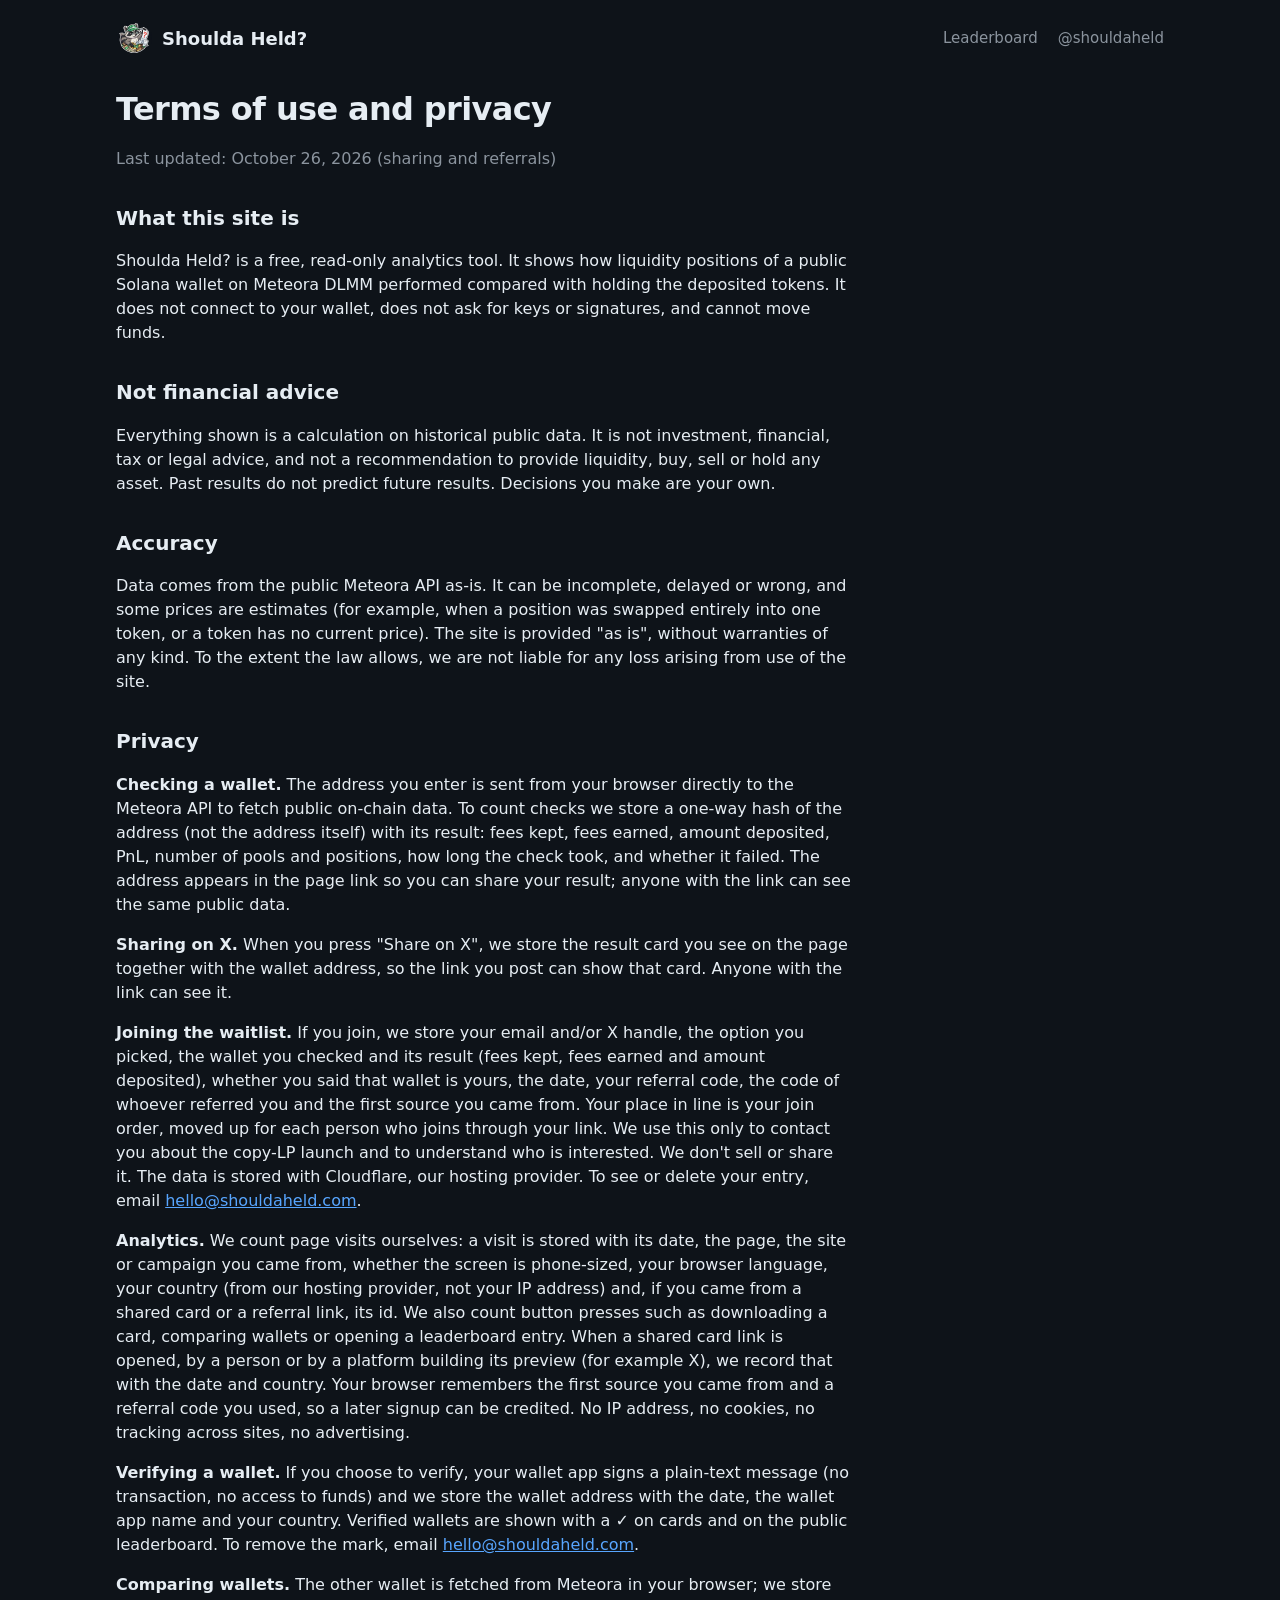
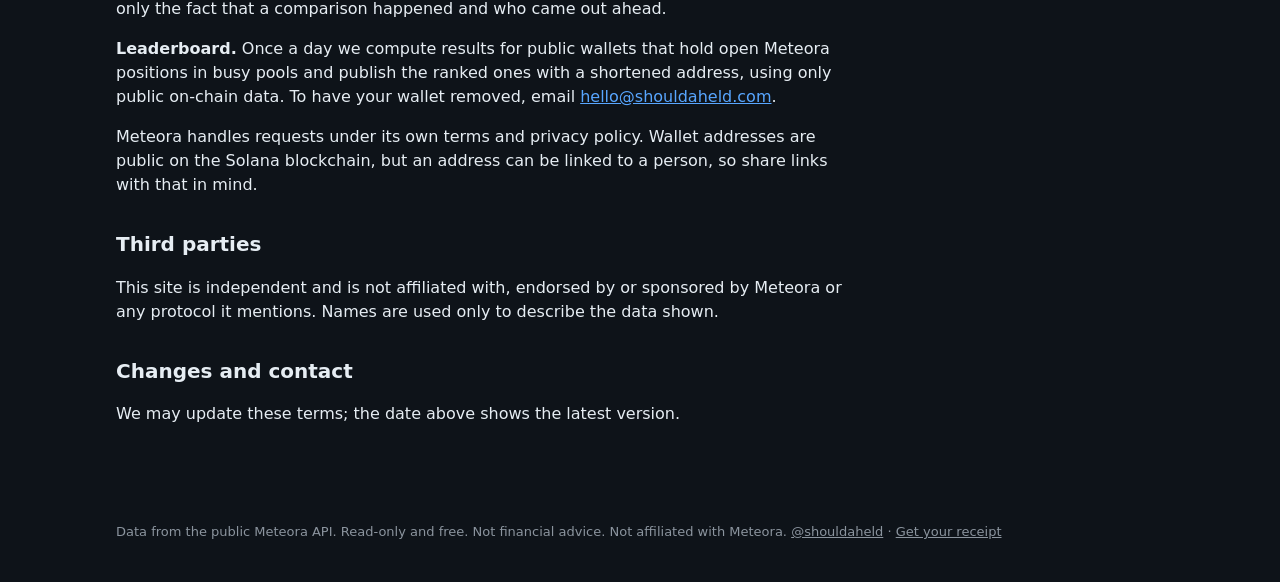
==== terms.html @ 4a95ed0d "Fix empty leaderboard: local 'kept' array shadowed the new kept() formatter The catch block reported" ====
<!doctype html>
<html lang="en">
<head>
<meta charset="utf-8">
<meta name="viewport" content="width=device-width, initial-scale=1">
<title>Terms and Privacy — Shoulda Held?</title>
<link rel="icon" href="img/raccoon.png">
<link rel="stylesheet" href="style.css?v=202610261137">
<style>
  .doc { max-width: 46em; padding: 16px 0 48px; } /* same page width as the site, readable line length */
  .doc h1 { font-size: 32px; } .doc h2 { font-size: 20px; margin-top: 32px; }
</style>
</head>
<body>
<div class="wrap">
  <header>
    <a class="brand" href="./"><img src="img/raccoon.png" alt="" width="36" height="36">Shoulda Held?</a>
    <nav><a class="xlink" href="top.html">Leaderboard</a><a class="xlink" href="https://x.com/shouldaheld" target="_blank" rel="noopener">@shouldaheld</a></nav>
  </header>
<main class="doc">
  <h1>Terms of use and privacy</h1>
  <p class="muted">Last updated: October 26, 2026 (sharing and referrals)</p>

  <h2>What this site is</h2>
  <p>Shoulda Held? is a free, read-only analytics tool. It shows how liquidity positions of a public Solana wallet on Meteora DLMM performed compared with holding the deposited tokens. It does not connect to your wallet, does not ask for keys or signatures, and cannot move funds.</p>

  <h2>Not financial advice</h2>
  <p>Everything shown is a calculation on historical public data. It is not investment, financial, tax or legal advice, and not a recommendation to provide liquidity, buy, sell or hold any asset. Past results do not predict future results. Decisions you make are your own.</p>

  <h2>Accuracy</h2>
  <p>Data comes from the public Meteora API as-is. It can be incomplete, delayed or wrong, and some prices are estimates (for example, when a position was swapped entirely into one token, or a token has no current price). The site is provided "as is", without warranties of any kind. To the extent the law allows, we are not liable for any loss arising from use of the site.</p>

  <h2 id="privacy">Privacy</h2>
  <p><b>Checking a wallet.</b> The address you enter is sent from your browser directly to the Meteora API to fetch public on-chain data. To count checks we store a one-way hash of the address (not the address itself) with its result: fees kept, fees earned, amount deposited, PnL, number of pools and positions, how long the check took, and whether it failed. The address appears in the page link so you can share your result; anyone with the link can see the same public data.</p>
  <p><b>Sharing on X.</b> When you press "Share on X", we store the result card you see on the page together with the wallet address, so the link you post can show that card. Anyone with the link can see it.</p>
  <p><b>Joining the waitlist.</b> If you join, we store your email and/or X handle, the option you picked, the wallet you checked and its result (fees kept, fees earned and amount deposited), whether you said that wallet is yours, the date, your referral code, the code of whoever referred you and the first source you came from. Your place in line is your join order, moved up for each person who joins through your link. We use this only to contact you about the copy-LP launch and to understand who is interested. We don't sell or share it. The data is stored with Cloudflare, our hosting provider. To see or delete your entry, email <a href="mailto:hello@shouldaheld.com">hello@shouldaheld.com</a>.</p>
  <p><b>Analytics.</b> We count page visits ourselves: a visit is stored with its date, the page, the site or campaign you came from, whether the screen is phone-sized, your browser language, your country (from our hosting provider, not your IP address) and, if you came from a shared card or a referral link, its id. We also count button presses such as downloading a card, comparing wallets or opening a leaderboard entry. When a shared card link is opened, by a person or by a platform building its preview (for example X), we record that with the date and country. Your browser remembers the first source you came from and a referral code you used, so a later signup can be credited. No IP address, no cookies, no tracking across sites, no advertising.</p>
  <p><b>Verifying a wallet.</b> If you choose to verify, your wallet app signs a plain-text message (no transaction, no access to funds) and we store the wallet address with the date, the wallet app name and your country. Verified wallets are shown with a ✓ on cards and on the public leaderboard. To remove the mark, email <a href="mailto:hello@shouldaheld.com">hello@shouldaheld.com</a>.</p>
  <p><b>Comparing wallets.</b> The other wallet is fetched from Meteora in your browser; we store only the fact that a comparison happened and who came out ahead.</p>
  <p><b>Leaderboard.</b> Once a day we compute results for public wallets that hold open Meteora positions in busy pools and publish the ranked ones with a shortened address, using only public on-chain data. To have your wallet removed, email <a href="mailto:hello@shouldaheld.com">hello@shouldaheld.com</a>.</p>
  <p>Meteora handles requests under its own terms and privacy policy. Wallet addresses are public on the Solana blockchain, but an address can be linked to a person, so share links with that in mind.</p>

  <h2>Third parties</h2>
  <p>This site is independent and is not affiliated with, endorsed by or sponsored by Meteora or any protocol it mentions. Names are used only to describe the data shown.</p>

  <h2>Changes and contact</h2>
  <p>We may update these terms; the date above shows the latest version.</p>
</main>
  <footer>
    Data from the public Meteora API. Read-only and free. Not financial advice. Not affiliated with Meteora.
    <a href="https://x.com/shouldaheld" target="_blank" rel="noopener">@shouldaheld</a> · <a href="./">Get your receipt</a>
  </footer>
</div>
</body>
</html>
---- style.css ----
/* Shared by index.html and top.html */
:root {
  --bg: #0e1319; --panel: #161b22; --line: #2a313b; --text: #e6edf3; --muted: #8b949e;
  --good: #3fb950; --bad: #f85149; --accent: #58a6ff;
  --paper: #f4f1e8; --ink: #2b2a27; --ink-muted: #77736a; --ink-good: #1f7a34; --ink-bad: #c93a32;
  --mono: ui-monospace, "SF Mono", Menlo, Consolas, monospace;
}
* { box-sizing: border-box; }
[hidden] { display: none !important; } /* layout rules below must not resurrect hidden blocks */
body { margin: 0; background: var(--bg); color: var(--text); font: 16px/1.5 system-ui, -apple-system, "Segoe UI", sans-serif; }
a { color: var(--accent); }
.wrap { max-width: 1080px; margin: 0 auto; padding: 0 16px; }
.muted { color: var(--muted); }
.small { font-size: 14px; }

header { display: flex; align-items: center; justify-content: space-between; padding: 20px 0; }
.brand { display: flex; align-items: center; gap: 10px; color: var(--text); text-decoration: none; font-weight: 700; font-size: 18px; }
.brand img { width: 36px; height: 36px; border-radius: 50%; }
.xlink { color: var(--muted); text-decoration: none; font-size: 15px; }
.xlink:hover { color: var(--text); }
header nav { display: flex; gap: 20px; }
.brand { white-space: nowrap; }

.hero { display: grid; grid-template-columns: 1.15fr 0.85fr; gap: 56px; align-items: center; padding: 48px 0 72px; }
.pill-label { display: inline-block; font-size: 13px; color: var(--accent); border: 1px solid rgba(88, 166, 255, .4); border-radius: 999px; padding: 3px 12px; margin-bottom: 20px; }
h1 { font-size: 52px; line-height: 1.08; letter-spacing: -0.02em; margin: 0 0 20px; }
h1 span { color: var(--good); }
.lead { font-size: 19px; color: var(--muted); margin: 0 0 28px; max-width: 34em; }

#form { display: flex; gap: 8px; background: var(--panel); border: 1px solid var(--line); border-radius: 12px; padding: 6px; }
#form:focus-within { border-color: var(--accent); }
#wallet { flex: 1; min-width: 0; border: 0; background: transparent; color: var(--text); font: inherit; font-size: 16px; padding: 12px; outline: none; }
button, .btn { border: 0; border-radius: 8px; background: var(--accent); color: #0b0f14; font: 600 16px system-ui, sans-serif; padding: 12px 20px; cursor: pointer; text-decoration: none; display: inline-flex; align-items: center; justify-content: center; white-space: nowrap; }
button:disabled { opacity: .6; cursor: wait; }
.btn.secondary { background: transparent; color: var(--text); border: 1px solid var(--line); }
.trust { display: flex; gap: 16px; flex-wrap: wrap; font-size: 14px; color: var(--muted); margin-top: 12px; }
#error { color: var(--bad); min-height: 24px; margin-top: 8px; }

/* Paper receipt, used for the example and for the real result */
.paper { position: relative; background: var(--paper); color: var(--ink); font-family: var(--mono); font-size: 15px; padding: 24px 24px 20px; border-radius: 6px 6px 0 0; font-variant-numeric: tabular-nums; }
.paper::after { content: ""; position: absolute; left: 0; right: 0; bottom: -10px; height: 10px;
  background: linear-gradient(135deg, var(--paper) 50%, transparent 50%) 0 0 / 14px 10px repeat-x,
              linear-gradient(225deg, var(--paper) 50%, transparent 50%) 0 0 / 14px 10px repeat-x; }
.paper .title { text-align: center; font-weight: 700; letter-spacing: .12em; margin-bottom: 4px; }
.paper .sub-title { text-align: center; color: var(--ink-muted); font-size: 13px; margin-bottom: 14px; }
.rule { border-top: 2px dashed #c4bfb3; margin: 12px 0; }
.row { display: flex; justify-content: space-between; gap: 12px; padding: 5px 0; }
.row.indent { padding-left: 16px; } .row.indent2 { padding-left: 32px; color: var(--ink-muted); font-size: 14px; }
.row b { font-weight: 700; }
.row.total { align-items: baseline; font-weight: 700; }
.row.total .big { font-size: 34px; }
.paper .good { color: var(--ink-good); } .paper .bad { color: var(--ink-bad); }
.example { transform: rotate(2deg); max-width: 380px; justify-self: center; width: 100%; }
.example-caption { text-align: center; color: var(--muted); font-size: 14px; margin-top: 22px; transform: rotate(2deg); }

/* After a check the hero shrinks to a one-column search bar above the receipt */
/* Same container width on every page and state; only the content inside changes */
.hero.compact { grid-template-columns: 1fr; padding: 12px 0 28px; }
.hero.compact #form, .hero.compact #error, .hero.compact .trust { max-width: 680px; }
.hero.compact h1 { font-size: 30px; } .hero.compact .lead, .hero.compact .pill-label { display: none; }

/* Result */

/* Result: receipt on the left, one action panel on the right; on phones the panel goes under the receipt.
   Blocks change their content in place, they don't appear above the receipt, so nothing jumps. */
#result { padding: 8px 0 40px; }
.shared { display: flex; align-items: center; justify-content: space-between; gap: 12px; flex-wrap: wrap; background: var(--panel); border: 1px solid var(--accent); border-radius: 12px; padding: 12px 16px; margin-bottom: 20px; }
.result-grid { display: grid; grid-template-columns: minmax(0, 420px) minmax(0, 1fr); gap: 40px; align-items: start; }
.result-receipt { position: sticky; top: 16px; }
#unpriced { margin: 20px 0 0; }
.rank-line { text-align: center; font-size: 13px; color: var(--ink-muted); margin-top: 10px; }
.rank-line a { color: var(--ink); }
.verified-stamp { text-align: center; color: var(--ink-good); font-weight: 700; font-size: 13px; letter-spacing: .1em; margin: -2px 0 6px; }
.badge-ok { color: var(--good); margin-left: 4px; }
.good-text { color: var(--good); }
#verdict { font-size: 28px; line-height: 1.2; margin: 4px 0 14px; }
.owner { min-height: 44px; margin-bottom: 18px; }
#owner-ask { display: flex; align-items: center; gap: 10px; flex-wrap: wrap; }
.small-btn { padding: 8px 14px; font-size: 15px; }
.link-btn { background: none; border: 0; padding: 0; color: var(--muted); font: inherit; text-decoration: underline; cursor: pointer; }
#owner-status .link-btn { font-size: 14px; }
.owner p { margin: 6px 0 0; } .owner p:empty { display: none; }
.err-text { color: var(--bad); margin: 6px 0 0; }
.actions { display: flex; gap: 10px; }
.actions .btn:first-child { flex: 2; } .actions .btn { flex: 1; }
.duel { border: 0; padding: 12px 0 0; }
.duel summary { font-weight: 500; color: var(--accent); }
#duel-form { display: flex; gap: 8px; flex-wrap: wrap; margin-top: 12px; }
#duel-form input, .wl-row input { flex: 1 1 160px; min-width: 0; border: 1px solid var(--line); border-radius: 8px; background: var(--bg); color: var(--text); font: inherit; padding: 11px 12px; }
#duel-form input:focus, .wl-row input:focus { outline: none; border-color: var(--accent); }
.duel table td:first-child { color: var(--muted); }
.duel-verdict { font-weight: 700; margin: 12px 0; }
.waitlist { background: var(--panel); border: 1px solid var(--line); border-radius: 14px; padding: 18px; margin: 24px 0 0; }
.waitlist h3 { font-size: 18px; line-height: 1.3; margin: 0 0 4px; }
.waitlist > p { margin: 0 0 12px; }
.wl-row { display: flex; gap: 8px; }
.wl-row input#wl-link { font: 13px var(--mono); }
.hp { position: absolute; left: -9999px; width: 1px; height: 1px; }
#wl-msg { margin: 8px 0 0; } #wl-msg:empty { display: none; } #wl-msg.err { color: var(--bad); }
.wl-done .place { margin: 0 0 10px; }
.wl-done .place b { font-size: 32px; color: var(--accent); font-variant-numeric: tabular-nums; }
.wl-done p { margin: 10px 0 0; }
.fine { font-size: 12px; color: var(--muted); margin: 10px 0 0 !important; }
.pools-details { margin-top: 32px; }
#card, #duel-card { display: none; }
/* A wallet with no positions: just the verdict and the waitlist */
#result.empty .result-receipt, #result.empty .actions, #result.empty .duel, #result.empty .pools-details { display: none; }
#result.empty .result-grid { grid-template-columns: 1fr; max-width: 640px; }

/* Fold-outs: one quiet panel each, no rules above and below */
details.panel { background: var(--panel); border: 1px solid var(--line); border-radius: 12px; padding: 14px 18px; }
details.panel + details.panel { margin-top: 12px; }
summary { cursor: pointer; font-weight: 600; list-style: none; display: flex; justify-content: space-between; align-items: center; }
summary::-webkit-details-marker { display: none; }
details.panel > summary::after { content: '+'; color: var(--muted); font-weight: 400; font-size: 20px; line-height: 1; }
details.panel[open] > summary::after { content: '−'; }
details.panel p { color: var(--muted); max-width: 46em; }
details.panel[open] > summary { margin-bottom: 4px; }
table { width: 100%; border-collapse: collapse; font-size: 15px; margin-top: 12px; }
th, td { text-align: left; padding: 8px 6px; border-bottom: 1px solid var(--line); }
th { color: var(--muted); font-weight: 500; }
td:not(:first-child), th:not(:first-child) { text-align: right; white-space: nowrap; }
td.good { color: var(--good); } td.bad { color: var(--bad); }
.tag { font-size: 12px; color: var(--accent); border: 1px solid var(--accent); border-radius: 4px; padding: 0 4px; }

.more { padding: 0 0 40px; }
footer { padding: 32px 0 40px; font-size: 13px; color: var(--muted); }
footer a { color: var(--muted); }

@media (max-width: 860px) {
  .result-grid { grid-template-columns: 1fr; gap: 24px; }
  .result-receipt { position: static; max-width: 460px; width: 100%; margin: 0 auto; }
  .hero { grid-template-columns: 1fr; gap: 40px; padding: 24px 0 48px; }
  h1 { font-size: 36px; }
  .lead { font-size: 17px; }
  .example, .example-caption { transform: none; }
}
@media (max-width: 520px) {
  header nav .xlink + .xlink { display: none; } /* phones: keep one nav link next to the logo */
  #form { flex-direction: column; }
  #verdict { font-size: 22px; }
  .waitlist { padding: 16px; }
}
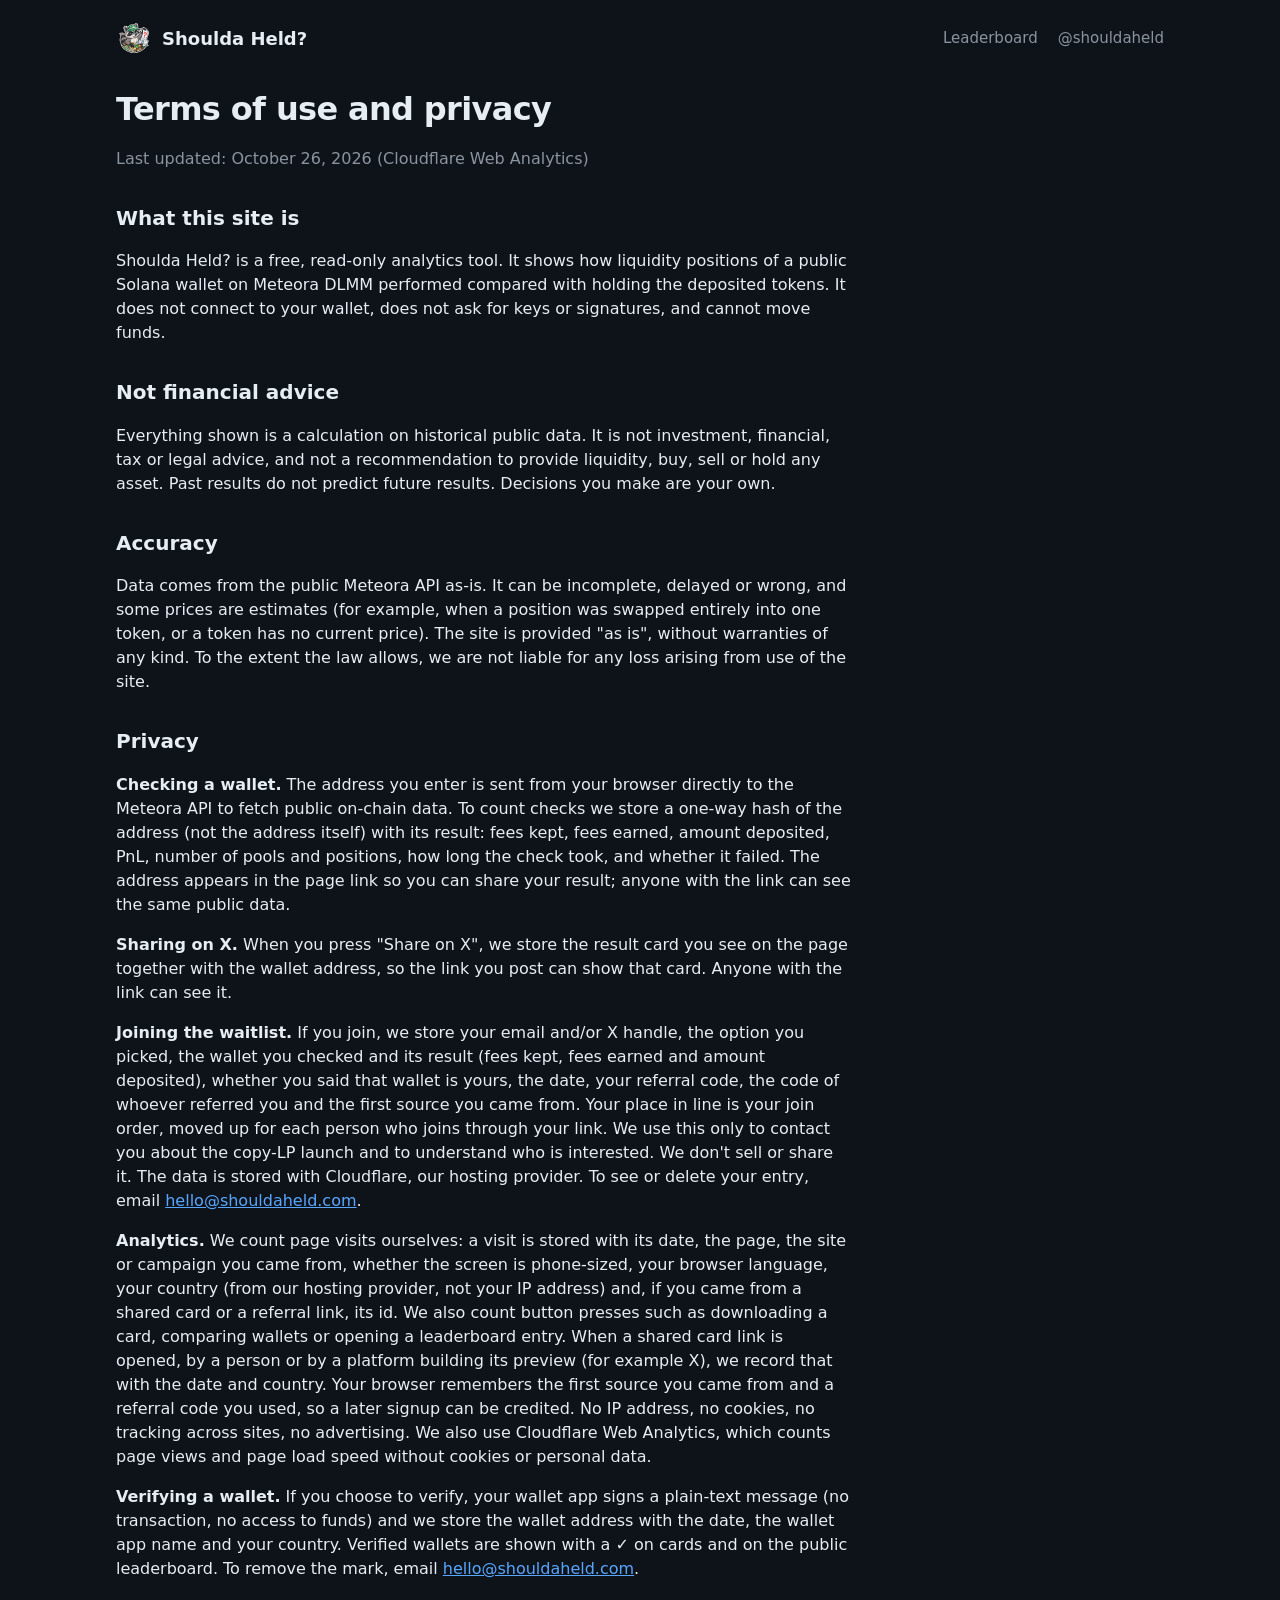
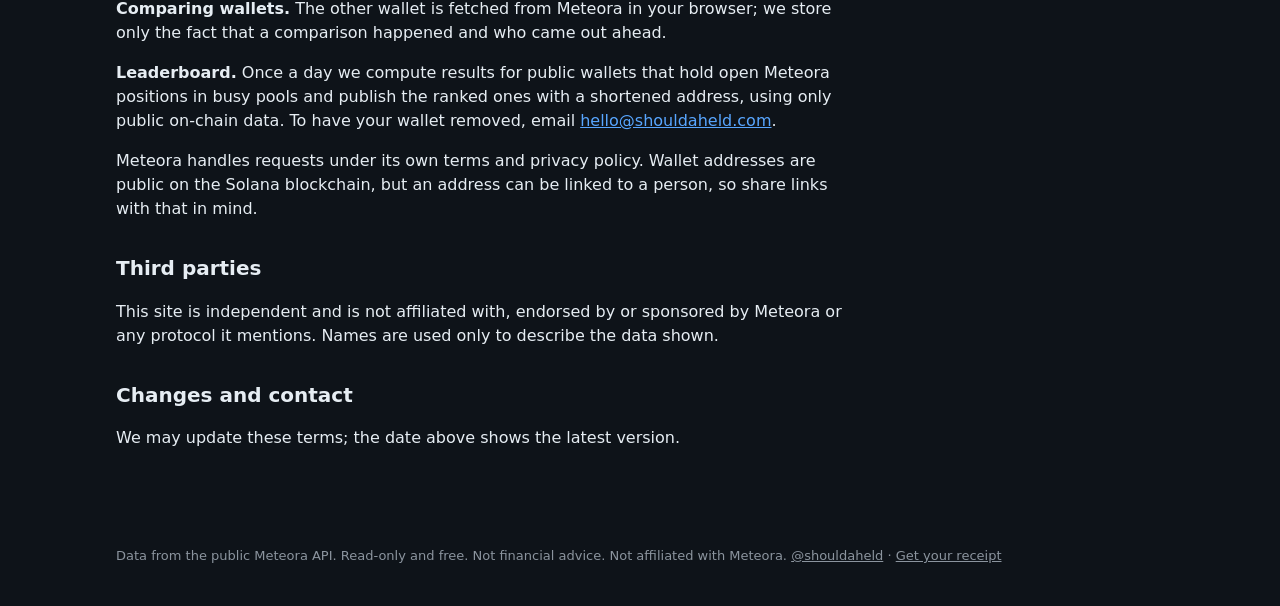
==== commit d848f518: "Add Cloudflare Web Analytics beacon (cookieless) to all pages The dashboard's automatic setup can't " ====
--- a/terms.html
+++ b/terms.html
@@ -19,7 +19,7 @@
   </header>
 <main class="doc">
   <h1>Terms of use and privacy</h1>
-  <p class="muted">Last updated: October 26, 2026 (sharing and referrals)</p>
+  <p class="muted">Last updated: October 26, 2026 (Cloudflare Web Analytics)</p>
 
   <h2>What this site is</h2>
   <p>Shoulda Held? is a free, read-only analytics tool. It shows how liquidity positions of a public Solana wallet on Meteora DLMM performed compared with holding the deposited tokens. It does not connect to your wallet, does not ask for keys or signatures, and cannot move funds.</p>
@@ -34,7 +34,7 @@
   <p><b>Checking a wallet.</b> The address you enter is sent from your browser directly to the Meteora API to fetch public on-chain data. To count checks we store a one-way hash of the address (not the address itself) with its result: fees kept, fees earned, amount deposited, PnL, number of pools and positions, how long the check took, and whether it failed. The address appears in the page link so you can share your result; anyone with the link can see the same public data.</p>
   <p><b>Sharing on X.</b> When you press "Share on X", we store the result card you see on the page together with the wallet address, so the link you post can show that card. Anyone with the link can see it.</p>
   <p><b>Joining the waitlist.</b> If you join, we store your email and/or X handle, the option you picked, the wallet you checked and its result (fees kept, fees earned and amount deposited), whether you said that wallet is yours, the date, your referral code, the code of whoever referred you and the first source you came from. Your place in line is your join order, moved up for each person who joins through your link. We use this only to contact you about the copy-LP launch and to understand who is interested. We don't sell or share it. The data is stored with Cloudflare, our hosting provider. To see or delete your entry, email <a href="mailto:hello@shouldaheld.com">hello@shouldaheld.com</a>.</p>
-  <p><b>Analytics.</b> We count page visits ourselves: a visit is stored with its date, the page, the site or campaign you came from, whether the screen is phone-sized, your browser language, your country (from our hosting provider, not your IP address) and, if you came from a shared card or a referral link, its id. We also count button presses such as downloading a card, comparing wallets or opening a leaderboard entry. When a shared card link is opened, by a person or by a platform building its preview (for example X), we record that with the date and country. Your browser remembers the first source you came from and a referral code you used, so a later signup can be credited. No IP address, no cookies, no tracking across sites, no advertising.</p>
+  <p><b>Analytics.</b> We count page visits ourselves: a visit is stored with its date, the page, the site or campaign you came from, whether the screen is phone-sized, your browser language, your country (from our hosting provider, not your IP address) and, if you came from a shared card or a referral link, its id. We also count button presses such as downloading a card, comparing wallets or opening a leaderboard entry. When a shared card link is opened, by a person or by a platform building its preview (for example X), we record that with the date and country. Your browser remembers the first source you came from and a referral code you used, so a later signup can be credited. No IP address, no cookies, no tracking across sites, no advertising. We also use Cloudflare Web Analytics, which counts page views and page load speed without cookies or personal data.</p>
   <p><b>Verifying a wallet.</b> If you choose to verify, your wallet app signs a plain-text message (no transaction, no access to funds) and we store the wallet address with the date, the wallet app name and your country. Verified wallets are shown with a ✓ on cards and on the public leaderboard. To remove the mark, email <a href="mailto:hello@shouldaheld.com">hello@shouldaheld.com</a>.</p>
   <p><b>Comparing wallets.</b> The other wallet is fetched from Meteora in your browser; we store only the fact that a comparison happened and who came out ahead.</p>
   <p><b>Leaderboard.</b> Once a day we compute results for public wallets that hold open Meteora positions in busy pools and publish the ranked ones with a shortened address, using only public on-chain data. To have your wallet removed, email <a href="mailto:hello@shouldaheld.com">hello@shouldaheld.com</a>.</p>
@@ -51,5 +51,7 @@
     <a href="https://x.com/shouldaheld" target="_blank" rel="noopener">@shouldaheld</a> · <a href="./">Get your receipt</a>
   </footer>
 </div>
+<!-- Cloudflare Web Analytics: cookieless page views, a second count next to our own analytics -->
+<script defer src="https://static.cloudflareinsights.com/beacon.min.js" data-cf-beacon='{"token": "d8321dd66836468e9685397cafad2d31"}'></script>
 </body>
 </html>
